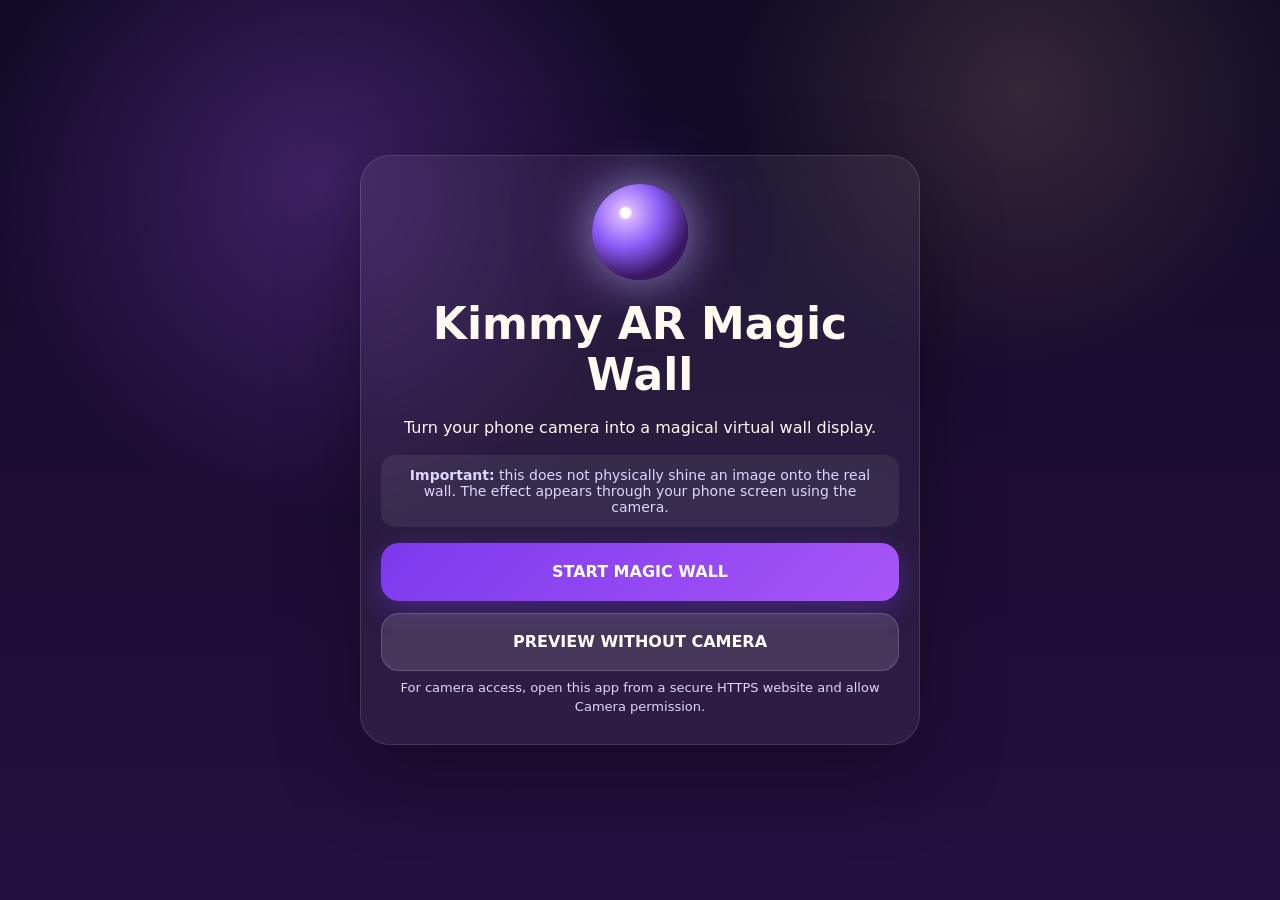
==== magic-wall/index.html @ c965c0bb "Add automatic AR wall anchor control" ====
<!doctype html>
<html lang="en">
<head>
  <meta charset="utf-8" />
  <meta name="viewport" content="width=device-width,initial-scale=1,viewport-fit=cover,user-scalable=no" />
  <meta name="theme-color" content="#24103f" />
  <meta name="apple-mobile-web-app-capable" content="yes" />
  <meta name="mobile-web-app-capable" content="yes" />
  <link rel="manifest" href="manifest.webmanifest" />
  <title>Kimmy AR Magic Wall</title>
  <link rel="stylesheet" href="app.css?v=3" />
</head>
<body>
  <section id="welcome" class="screen">
    <div class="welcome-card">
      <div class="orb"></div>
      <h1>Kimmy AR Magic Wall</h1>
      <p>Turn your phone camera into a magical virtual wall display.</p>
      <div class="note"><strong>Important:</strong> this does not physically shine an image onto the real wall. The effect appears through your phone screen using the camera.</div>
      <div class="stack" style="margin-top:16px">
        <button id="startBtn" class="primary">START MAGIC WALL</button>
        <button id="demoBtn" class="ghost">PREVIEW WITHOUT CAMERA</button>
      </div>
      <p class="hint">For camera access, open this app from a secure HTTPS website and allow Camera permission.</p>
    </div>
  </section>

  <main id="app" class="screen">
    <video id="camera" playsinline autoplay muted></video>
    <div id="shade"></div>

    <div id="status">
      <div id="cameraStatus" class="status-pill">Camera off</div>
      <div id="modeStatus" class="status-pill">Ready</div>
      <div id="topActions">
        <button id="switchCameraBtn" class="iconBtn" aria-label="Switch camera" title="Switch camera">↺</button>
        <button id="fullscreenBtn" class="iconBtn" aria-label="Full screen">⛶</button>
        <button id="menuBtn" class="iconBtn" aria-label="Tools">☰</button>
      </div>
    </div>

    <div id="wall">
      <div id="content"></div>
    </div>

    <section id="panel">
      <div class="panel-title">
        <h2>Wall Tools</h2>
        <button id="closePanel" class="iconBtn">✕</button>
      </div>
      <div class="panel-grid">
        <button id="anchorWallBtn" class="gold">🧱 AUTO ANCHOR WALL</button>
        <button id="rearCameraBtn" class="gold">USE REAR CAMERA</button>
        <button id="lockBtn" class="ghost">LOCK WALL</button>
        <button id="fitBtn" class="ghost">FIT: CONTAIN</button>
        <button id="mirrorBtn" class="ghost">MIRROR CAMERA</button>
        <button id="voiceBtn" class="ghost">VOICE COMMANDS</button>
      </div>
      <p class="hint">AUTO ANCHOR WALL tries real AR wall detection first. If your browser does not support it, the app switches to an assisted anchor. Tap USE REAR CAMERA if the selfie camera opens.</p>
    </section>

    <div id="dock">
      <div class="mode-row">
        <button class="mode" data-mode="photo">📷 Photo</button>
        <button class="mode" data-mode="video">🎬 Video</button>
        <button class="mode" data-mode="butterflies">🦋 Butterflies</button>
        <button class="mode" data-mode="galaxy">✨ Galaxy</button>
        <button class="mode" data-mode="flowers">🌸 Flowers</button>
        <button class="mode" data-mode="affirmation">💜 Affirmation</button>
        <button class="mode" data-mode="memories">🖼️ Memories</button>
        <button class="mode" data-mode="presentation">📑 Slides</button>
        <button class="mode" data-mode="portal">🌀 Portal</button>
      </div>
      <div class="control-grid">
        <button data-move="up">▲ UP</button>
        <button data-scale="up">＋ BIG</button>
        <button data-scale="down">− SMALL</button>
        <button data-move="down">▼ DOWN</button>
        <button data-move="left">◀ LEFT</button>
        <button id="centerBtn">◎ CENTER</button>
        <button id="playBtn">▶ PLAY</button>
        <button data-move="right">RIGHT ▶</button>
      </div>
    </div>

    <div id="toast"></div>
  </main>

<script src="app.js?v=3"></script>
<script src="camera-fix.js?v=3"></script>
<script src="wall-anchor.js?v=3"></script>
</body>
</html>
---- magic-wall/app.css ----
:root{
      --violet:#7c3aed; --lav:#c4b5fd; --navy:#120b27; --navy2:#24103f;
      --gold:#f4d58d; --ivory:#fffaf0; --danger:#ef4444; --glass:rgba(22,12,45,.82);
    }
    *{box-sizing:border-box;-webkit-tap-highlight-color:transparent}
    html,body{margin:0;height:100%;background:var(--navy);font-family:system-ui,-apple-system,Segoe UI,Roboto,sans-serif;color:var(--ivory);overflow:hidden}
    button,input{font:inherit}
    button{border:0;border-radius:18px;min-height:58px;padding:14px 18px;font-weight:800;cursor:pointer}
    button:active{transform:scale(.98)}
    .primary{background:linear-gradient(135deg,var(--violet),#a855f7);color:#fff;box-shadow:0 8px 28px rgba(124,58,237,.35)}
    .secondary{background:#fff;color:#2d174b}
    .ghost{background:rgba(255,255,255,.12);color:#fff;border:1px solid rgba(255,255,255,.16)}
    .gold{background:var(--gold);color:#3b2456}
    .danger{background:#7f1d1d;color:#fff}
    .screen{position:fixed;inset:0}
    #welcome{display:flex;align-items:center;justify-content:center;padding:24px;background:
      radial-gradient(circle at 25% 20%,rgba(168,85,247,.28),transparent 28%),
      radial-gradient(circle at 80% 10%,rgba(244,213,141,.14),transparent 22%),
      linear-gradient(180deg,#120b27,#24103f)}
    .welcome-card{width:min(560px,100%);text-align:center;padding:28px 20px;border:1px solid rgba(255,255,255,.12);
      background:rgba(255,255,255,.06);backdrop-filter:blur(12px);border-radius:30px;box-shadow:0 30px 80px rgba(0,0,0,.35)}
    .orb{width:96px;height:96px;margin:0 auto 18px;border-radius:50%;background:
      radial-gradient(circle at 35% 30%,#fff 0 5%,#d8b4fe 8%,#8b5cf6 38%,#3b1763 70%);
      box-shadow:0 0 45px rgba(196,181,253,.65),0 0 90px rgba(124,58,237,.25);animation:float 3s ease-in-out infinite}
    @keyframes float{50%{transform:translateY(-8px)}}
    h1{font-size:clamp(28px,8vw,44px);margin:0 0 8px}
    p{line-height:1.45}
    .note{font-size:14px;color:#ddd6fe;background:rgba(255,255,255,.07);padding:12px;border-radius:14px}
    .stack{display:grid;gap:12px}
    #app{display:none;background:#000}
    #camera{position:absolute;inset:0;width:100%;height:100%;object-fit:cover;background:#000}
    #camera.mirror{transform:scaleX(-1)}
    #shade{position:absolute;inset:0;background:radial-gradient(circle at center,transparent 45%,rgba(0,0,0,.25));pointer-events:none}
    #wall{position:absolute;left:50%;top:45%;width:78vw;height:45vw;max-height:58vh;transform:translate(-50%,-50%);
      border:2px solid rgba(244,213,141,.85);border-radius:16px;overflow:hidden;background:rgba(16,9,37,.18);
      box-shadow:0 0 0 9999px rgba(0,0,0,.03),0 0 28px rgba(244,213,141,.25);touch-action:none}
    #wall.locked{border-color:rgba(196,181,253,.4)}
    #content{position:absolute;inset:0;overflow:hidden;display:flex;align-items:center;justify-content:center}
    #content img,#content video{width:100%;height:100%;object-fit:contain;background:#050505}
    .fit-cover #content img,.fit-cover #content video{object-fit:cover}
    #status{position:absolute;top:max(12px,env(safe-area-inset-top));left:12px;right:12px;display:flex;gap:8px;align-items:center;
      pointer-events:none;z-index:20}
    .status-pill{background:rgba(0,0,0,.62);backdrop-filter:blur(10px);padding:10px 12px;border-radius:999px;font-size:13px;font-weight:800}
    #topActions{margin-left:auto;display:flex;gap:8px;pointer-events:auto}
    .iconBtn{min-height:44px;min-width:48px;border-radius:14px;padding:8px;background:rgba(0,0,0,.62);color:white}
    #dock{position:absolute;left:0;right:0;bottom:0;z-index:30;background:linear-gradient(180deg,transparent 0,rgba(7,3,17,.82) 18%,rgba(7,3,17,.96) 100%);
      padding:30px 12px max(14px,env(safe-area-inset-bottom));}
    .mode-row{display:flex;gap:10px;overflow-x:auto;padding-bottom:10px;scrollbar-width:none}
    .mode-row::-webkit-scrollbar{display:none}
    .mode{min-width:118px;min-height:54px;background:rgba(255,255,255,.12);color:#fff;border:1px solid rgba(255,255,255,.16)}
    .mode.active{background:var(--gold);color:#2d174b}
    .control-grid{display:grid;grid-template-columns:repeat(4,1fr);gap:8px}
    .control-grid button{min-height:52px;padding:8px;font-size:13px;background:rgba(255,255,255,.12);color:white}
    #panel{position:absolute;inset:auto 10px max(152px,calc(env(safe-area-inset-bottom) + 140px)) 10px;z-index:35;background:var(--glass);
      border:1px solid rgba(255,255,255,.13);backdrop-filter:blur(16px);border-radius:24px;padding:14px;display:none;max-height:48vh;overflow:auto}
    #panel.show{display:block}
    .panel-title{display:flex;justify-content:space-between;align-items:center;gap:12px;margin-bottom:10px}
    .panel-title h2{margin:0;font-size:20px}
    .panel-grid{display:grid;grid-template-columns:1fr 1fr;gap:10px}
    label.filebtn{display:flex;align-items:center;justify-content:center;min-height:58px;border-radius:18px;background:#fff;color:#2d174b;font-weight:800;padding:12px;text-align:center}
    input[type=file]{display:none}
    textarea{width:100%;min-height:95px;border-radius:14px;border:0;padding:12px;font:inherit;resize:vertical}
    .affirmation{font-size:clamp(24px,7vw,56px);line-height:1.15;text-align:center;padding:8%;font-weight:900;color:#fffaf0;text-shadow:0 4px 20px rgba(0,0,0,.75)}
    .galaxy{position:absolute;inset:0;background:
      radial-gradient(circle at 70% 25%,rgba(196,181,253,.5),transparent 18%),
      radial-gradient(circle at 30% 60%,rgba(124,58,237,.45),transparent 22%),
      linear-gradient(135deg,#05020f,#16082f,#04010b);overflow:hidden}
    .star{position:absolute;width:3px;height:3px;border-radius:50%;background:white;animation:twinkle 2s ease-in-out infinite}
    @keyframes twinkle{50%{opacity:.25;transform:scale(.5)}}
    .particle{position:absolute;font-size:28px;animation:fly 7s linear infinite;filter:drop-shadow(0 0 8px rgba(255,255,255,.35))}
    @keyframes fly{from{transform:translate(-15vw,85vh) rotate(0)}to{transform:translate(100vw,-30vh) rotate(360deg)}}
    .portal{position:absolute;inset:0;background:radial-gradient(ellipse at center,#fde68a 0 3%,#a855f7 14%,#3b0764 32%,#0b0417 55%,#020106 74%);
      animation:pulse 3s ease-in-out infinite}
    .portal:after{content:"";position:absolute;inset:12%;border-radius:50%;border:5px solid rgba(244,213,141,.7);box-shadow:0 0 35px #f4d58d, inset 0 0 45px #7c3aed}
    @keyframes pulse{50%{filter:brightness(1.3) saturate(1.2)}}
    .memory-grid{position:absolute;inset:0;display:grid;grid-template-columns:1fr 1fr;gap:6px;padding:6px;background:#110822}
    .memory-grid img{width:100%;height:100%;object-fit:cover;border-radius:8px}
    #toast{position:absolute;left:50%;bottom:180px;transform:translateX(-50%);z-index:50;background:#fff;color:#24103f;padding:12px 16px;border-radius:999px;font-weight:800;
      opacity:0;pointer-events:none;transition:.25s;max-width:90%;text-align:center}
    #toast.show{opacity:1}
    .hint{font-size:13px;color:#ddd6fe;margin:8px 0 0}
    @media (orientation:landscape){
      #wall{width:62vw;height:35vw}
      #dock{padding-top:18px}
      .mode-row{max-width:72vw;margin:auto}
      .control-grid{max-width:72vw;margin:auto}
      #panel{left:12%;right:12%;bottom:138px}
    }
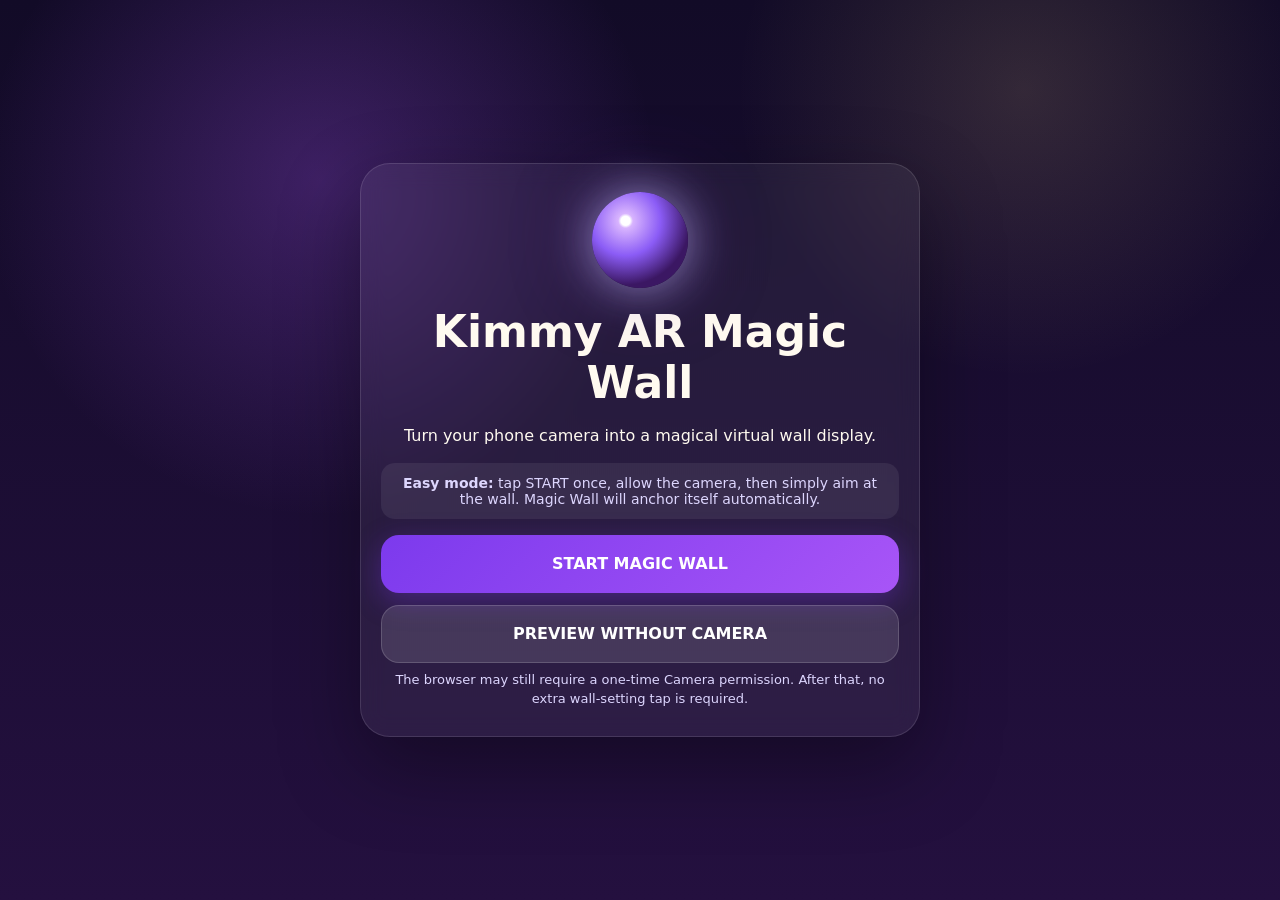
==== commit 25b73545: "Enable one-tap automatic wall mode" ====
--- a/magic-wall/index.html
+++ b/magic-wall/index.html
@@ -8,7 +8,7 @@
   <meta name="mobile-web-app-capable" content="yes" />
   <link rel="manifest" href="manifest.webmanifest" />
   <title>Kimmy AR Magic Wall</title>
-  <link rel="stylesheet" href="app.css?v=3" />
+  <link rel="stylesheet" href="app.css?v=4" />
 </head>
 <body>
   <section id="welcome" class="screen">
@@ -16,12 +16,12 @@
       <div class="orb"></div>
       <h1>Kimmy AR Magic Wall</h1>
       <p>Turn your phone camera into a magical virtual wall display.</p>
-      <div class="note"><strong>Important:</strong> this does not physically shine an image onto the real wall. The effect appears through your phone screen using the camera.</div>
+      <div class="note"><strong>Easy mode:</strong> tap START once, allow the camera, then simply aim at the wall. Magic Wall will anchor itself automatically.</div>
       <div class="stack" style="margin-top:16px">
         <button id="startBtn" class="primary">START MAGIC WALL</button>
         <button id="demoBtn" class="ghost">PREVIEW WITHOUT CAMERA</button>
       </div>
-      <p class="hint">For camera access, open this app from a secure HTTPS website and allow Camera permission.</p>
+      <p class="hint">The browser may still require a one-time Camera permission. After that, no extra wall-setting tap is required.</p>
     </div>
   </section>
 
@@ -49,14 +49,14 @@
         <button id="closePanel" class="iconBtn">✕</button>
       </div>
       <div class="panel-grid">
-        <button id="anchorWallBtn" class="gold">🧱 AUTO ANCHOR WALL</button>
+        <button id="anchorWallBtn" class="gold">🧱 RE-ANCHOR WALL</button>
         <button id="rearCameraBtn" class="gold">USE REAR CAMERA</button>
         <button id="lockBtn" class="ghost">LOCK WALL</button>
         <button id="fitBtn" class="ghost">FIT: CONTAIN</button>
         <button id="mirrorBtn" class="ghost">MIRROR CAMERA</button>
         <button id="voiceBtn" class="ghost">VOICE COMMANDS</button>
       </div>
-      <p class="hint">AUTO ANCHOR WALL tries real AR wall detection first. If your browser does not support it, the app switches to an assisted anchor. Tap USE REAR CAMERA if the selfie camera opens.</p>
+      <p class="hint">Automatic wall mode starts after START MAGIC WALL. Use RE-ANCHOR WALL only if you want to move the projection to a different wall.</p>
     </section>
 
     <div id="dock">
@@ -86,8 +86,8 @@
     <div id="toast"></div>
   </main>
 
-<script src="app.js?v=3"></script>
-<script src="camera-fix.js?v=3"></script>
-<script src="wall-anchor.js?v=3"></script>
+<script src="app.js?v=4"></script>
+<script src="camera-fix.js?v=4"></script>
+<script src="wall-anchor.js?v=4"></script>
 </body>
 </html>
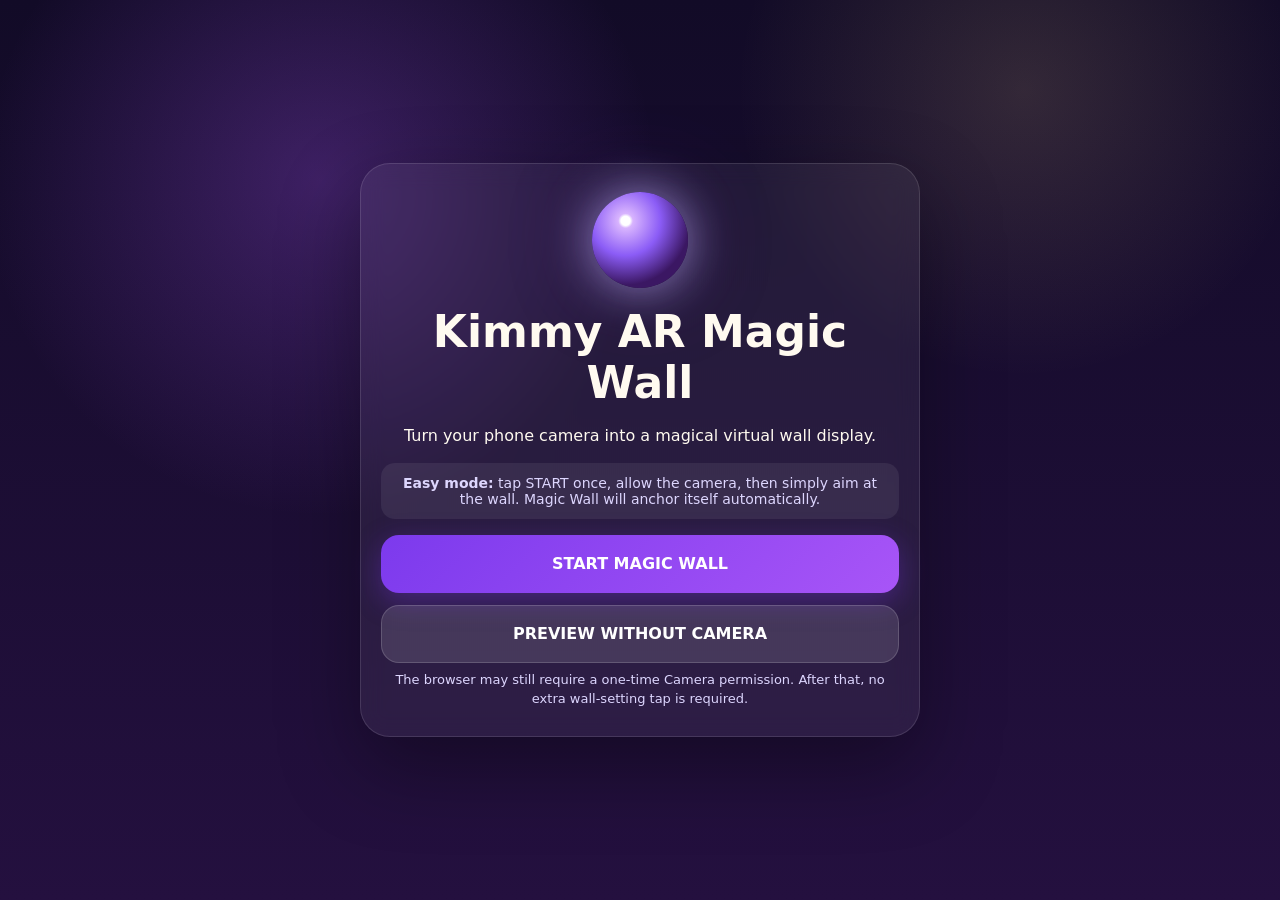
==== commit 43710839: "Load borderless Magic Wall style" ====
--- a/magic-wall/index.html
+++ b/magic-wall/index.html
@@ -9,6 +9,7 @@
   <link rel="manifest" href="manifest.webmanifest" />
   <title>Kimmy AR Magic Wall</title>
   <link rel="stylesheet" href="app.css?v=4" />
+  <link rel="stylesheet" href="no-gold-frame.css?v=1" />
 </head>
 <body>
   <section id="welcome" class="screen">
--- a/magic-wall/no-gold-frame.css
+++ b/magic-wall/no-gold-frame.css
@@ -0,0 +1,5 @@
+#wall,
+#wall.locked {
+  border: none !important;
+  box-shadow: none !important;
+}
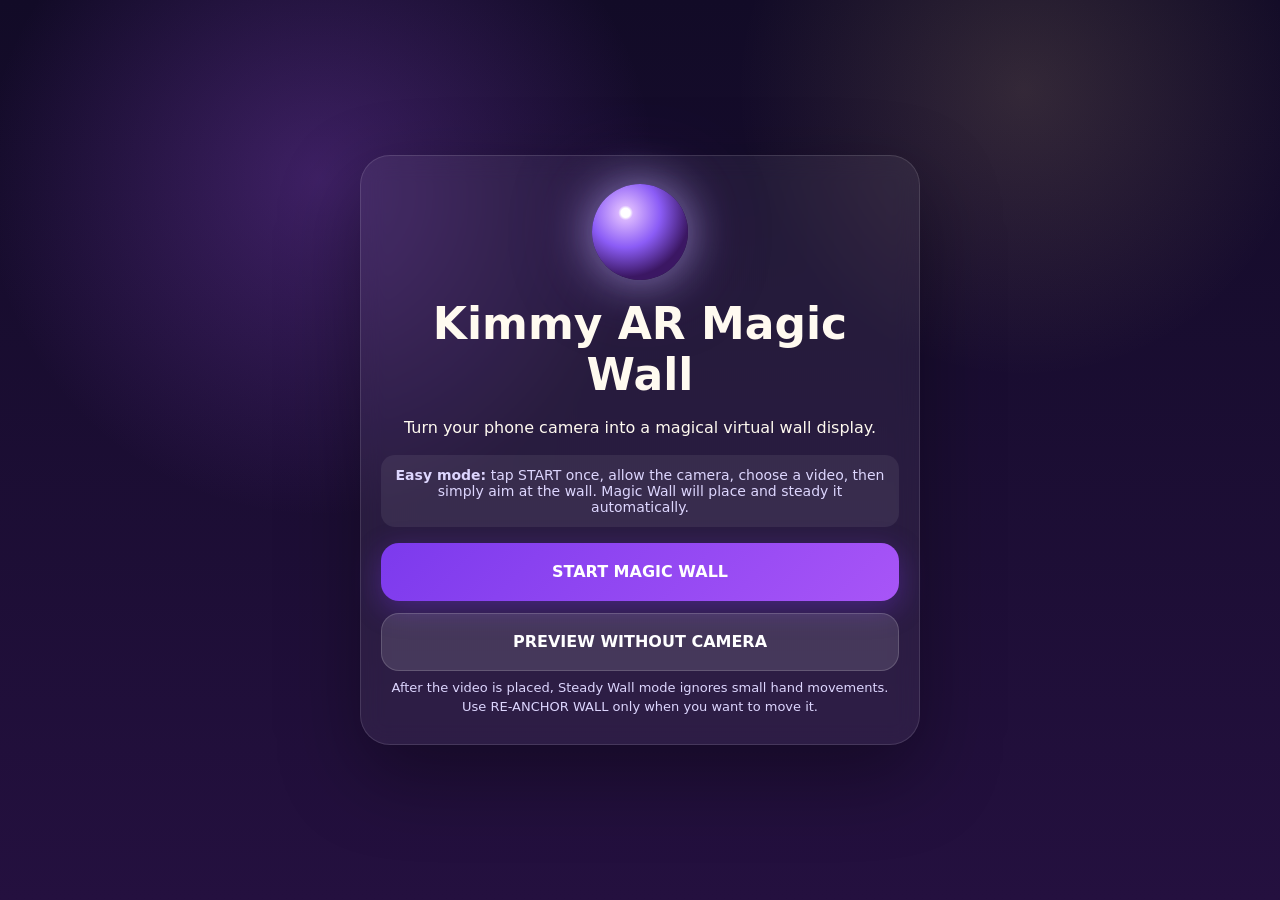
==== commit 940136d9: "Enable steady wall mode and refresh app version" ====
--- a/magic-wall/index.html
+++ b/magic-wall/index.html
@@ -8,8 +8,27 @@
   <meta name="mobile-web-app-capable" content="yes" />
   <link rel="manifest" href="manifest.webmanifest" />
   <title>Kimmy AR Magic Wall</title>
-  <link rel="stylesheet" href="app.css?v=4" />
-  <link rel="stylesheet" href="no-gold-frame.css?v=1" />
+  <link rel="stylesheet" href="app.css?v=7" />
+  <style>
+    #wall,
+    #wall.locked,
+    #content,
+    #content img,
+    #content video {
+      border: 0 !important;
+      outline: 0 !important;
+      box-shadow: none !important;
+      border-radius: 0 !important;
+    }
+    #wall { background: transparent !important; }
+    #wall::before,
+    #wall::after,
+    #content::before,
+    #content::after {
+      content: none !important;
+      display: none !important;
+    }
+  </style>
 </head>
 <body>
   <section id="welcome" class="screen">
@@ -17,12 +36,12 @@
       <div class="orb"></div>
       <h1>Kimmy AR Magic Wall</h1>
       <p>Turn your phone camera into a magical virtual wall display.</p>
-      <div class="note"><strong>Easy mode:</strong> tap START once, allow the camera, then simply aim at the wall. Magic Wall will anchor itself automatically.</div>
+      <div class="note"><strong>Easy mode:</strong> tap START once, allow the camera, choose a video, then simply aim at the wall. Magic Wall will place and steady it automatically.</div>
       <div class="stack" style="margin-top:16px">
         <button id="startBtn" class="primary">START MAGIC WALL</button>
         <button id="demoBtn" class="ghost">PREVIEW WITHOUT CAMERA</button>
       </div>
-      <p class="hint">The browser may still require a one-time Camera permission. After that, no extra wall-setting tap is required.</p>
+      <p class="hint">After the video is placed, Steady Wall mode ignores small hand movements. Use RE-ANCHOR WALL only when you want to move it.</p>
     </div>
   </section>
 
@@ -57,7 +76,7 @@
         <button id="mirrorBtn" class="ghost">MIRROR CAMERA</button>
         <button id="voiceBtn" class="ghost">VOICE COMMANDS</button>
       </div>
-      <p class="hint">Automatic wall mode starts after START MAGIC WALL. Use RE-ANCHOR WALL only if you want to move the projection to a different wall.</p>
+      <p class="hint">Steady Wall locks the selected video after automatic placement so small hand movements do not make it drift.</p>
     </section>
 
     <div id="dock">
@@ -87,8 +106,9 @@
     <div id="toast"></div>
   </main>
 
-<script src="app.js?v=4"></script>
-<script src="camera-fix.js?v=4"></script>
-<script src="wall-anchor.js?v=4"></script>
+<script src="app.js?v=7"></script>
+<script src="camera-fix.js?v=7"></script>
+<script src="wall-anchor.js?v=7"></script>
+<script src="steady-wall.js?v=7"></script>
 </body>
 </html>
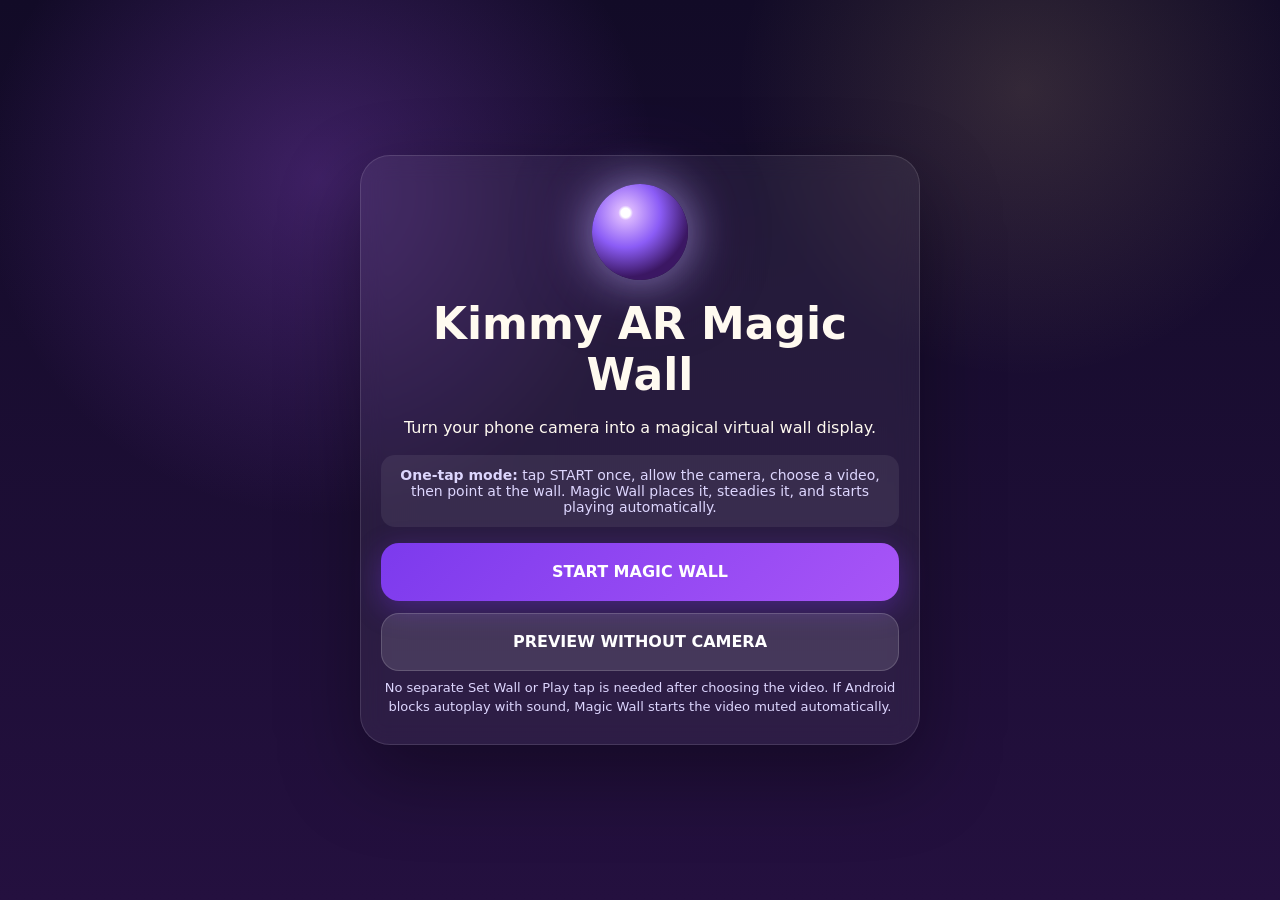
==== commit 0ffb47ec: "Enable one-tap automatic video projection mode" ====
--- a/magic-wall/index.html
+++ b/magic-wall/index.html
@@ -8,7 +8,7 @@
   <meta name="mobile-web-app-capable" content="yes" />
   <link rel="manifest" href="manifest.webmanifest" />
   <title>Kimmy AR Magic Wall</title>
-  <link rel="stylesheet" href="app.css?v=7" />
+  <link rel="stylesheet" href="app.css?v=8" />
   <style>
     #wall,
     #wall.locked,
@@ -36,12 +36,12 @@
       <div class="orb"></div>
       <h1>Kimmy AR Magic Wall</h1>
       <p>Turn your phone camera into a magical virtual wall display.</p>
-      <div class="note"><strong>Easy mode:</strong> tap START once, allow the camera, choose a video, then simply aim at the wall. Magic Wall will place and steady it automatically.</div>
+      <div class="note"><strong>One-tap mode:</strong> tap START once, allow the camera, choose a video, then point at the wall. Magic Wall places it, steadies it, and starts playing automatically.</div>
       <div class="stack" style="margin-top:16px">
         <button id="startBtn" class="primary">START MAGIC WALL</button>
         <button id="demoBtn" class="ghost">PREVIEW WITHOUT CAMERA</button>
       </div>
-      <p class="hint">After the video is placed, Steady Wall mode ignores small hand movements. Use RE-ANCHOR WALL only when you want to move it.</p>
+      <p class="hint">No separate Set Wall or Play tap is needed after choosing the video. If Android blocks autoplay with sound, Magic Wall starts the video muted automatically.</p>
     </div>
   </section>
 
@@ -76,7 +76,7 @@
         <button id="mirrorBtn" class="ghost">MIRROR CAMERA</button>
         <button id="voiceBtn" class="ghost">VOICE COMMANDS</button>
       </div>
-      <p class="hint">Steady Wall locks the selected video after automatic placement so small hand movements do not make it drift.</p>
+      <p class="hint">Automatic projection begins after you choose a video and aim at the wall. Use RE-ANCHOR WALL only when you intentionally want to move it.</p>
     </section>
 
     <div id="dock">
@@ -106,9 +106,9 @@
     <div id="toast"></div>
   </main>
 
-<script src="app.js?v=7"></script>
-<script src="camera-fix.js?v=7"></script>
-<script src="wall-anchor.js?v=7"></script>
-<script src="steady-wall.js?v=7"></script>
+<script src="app.js?v=8"></script>
+<script src="camera-fix.js?v=8"></script>
+<script src="wall-anchor.js?v=8"></script>
+<script src="steady-wall.js?v=8"></script>
 </body>
 </html>
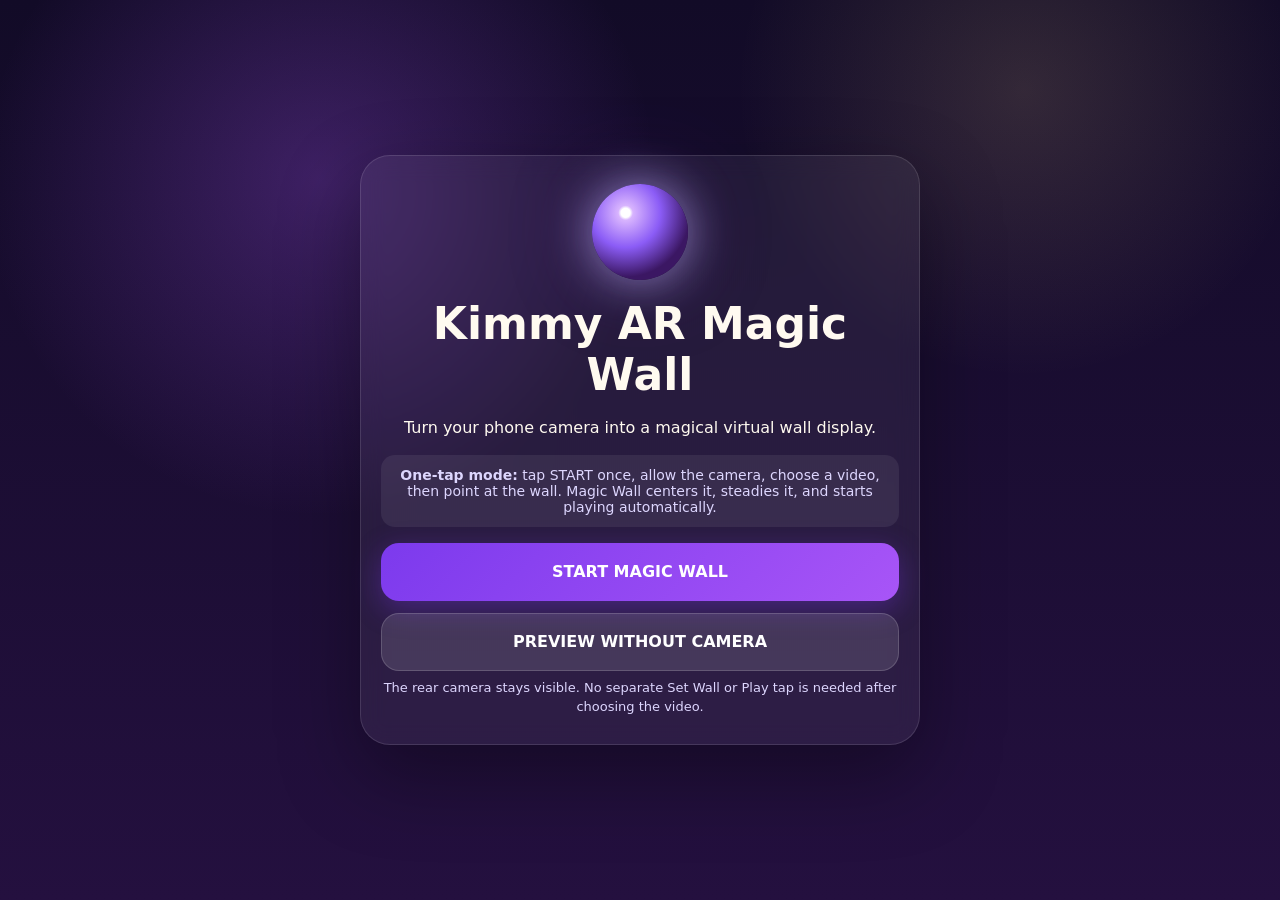
==== commit 5ffd5b91: "Force fresh Magic Wall v9 camera and centering fix" ====
--- a/magic-wall/index.html
+++ b/magic-wall/index.html
@@ -8,7 +8,7 @@
   <meta name="mobile-web-app-capable" content="yes" />
   <link rel="manifest" href="manifest.webmanifest" />
   <title>Kimmy AR Magic Wall</title>
-  <link rel="stylesheet" href="app.css?v=8" />
+  <link rel="stylesheet" href="app.css?v=9" />
   <style>
     #wall,
     #wall.locked,
@@ -36,12 +36,12 @@
       <div class="orb"></div>
       <h1>Kimmy AR Magic Wall</h1>
       <p>Turn your phone camera into a magical virtual wall display.</p>
-      <div class="note"><strong>One-tap mode:</strong> tap START once, allow the camera, choose a video, then point at the wall. Magic Wall places it, steadies it, and starts playing automatically.</div>
+      <div class="note"><strong>One-tap mode:</strong> tap START once, allow the camera, choose a video, then point at the wall. Magic Wall centers it, steadies it, and starts playing automatically.</div>
       <div class="stack" style="margin-top:16px">
         <button id="startBtn" class="primary">START MAGIC WALL</button>
         <button id="demoBtn" class="ghost">PREVIEW WITHOUT CAMERA</button>
       </div>
-      <p class="hint">No separate Set Wall or Play tap is needed after choosing the video. If Android blocks autoplay with sound, Magic Wall starts the video muted automatically.</p>
+      <p class="hint">The rear camera stays visible. No separate Set Wall or Play tap is needed after choosing the video.</p>
     </div>
   </section>
 
@@ -76,7 +76,7 @@
         <button id="mirrorBtn" class="ghost">MIRROR CAMERA</button>
         <button id="voiceBtn" class="ghost">VOICE COMMANDS</button>
       </div>
-      <p class="hint">Automatic projection begins after you choose a video and aim at the wall. Use RE-ANCHOR WALL only when you intentionally want to move it.</p>
+      <p class="hint">Choose a video, point at the wall, and hold for 3 seconds. Magic Wall centers and fixes it automatically.</p>
     </section>
 
     <div id="dock">
@@ -106,9 +106,9 @@
     <div id="toast"></div>
   </main>
 
-<script src="app.js?v=8"></script>
-<script src="camera-fix.js?v=8"></script>
-<script src="wall-anchor.js?v=8"></script>
-<script src="steady-wall.js?v=8"></script>
+<script src="app.js?v=9"></script>
+<script src="camera-fix.js?v=9"></script>
+<script src="wall-anchor.js?v=9"></script>
+<script src="steady-wall.js?v=9"></script>
 </body>
 </html>
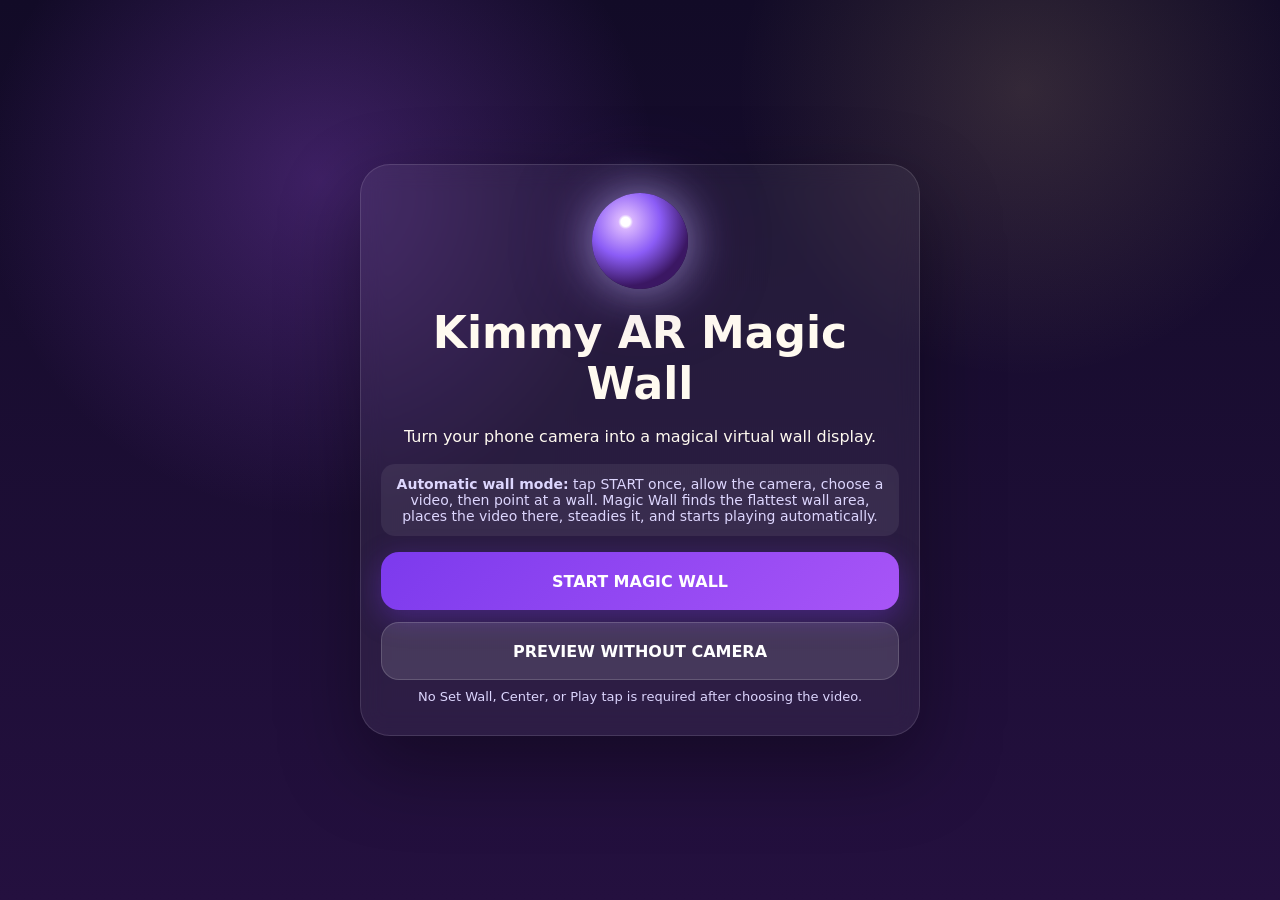
==== commit fd0a71fc: "Use automatic camera wall finder for projection placement" ====
--- a/magic-wall/index.html
+++ b/magic-wall/index.html
@@ -8,7 +8,7 @@
   <meta name="mobile-web-app-capable" content="yes" />
   <link rel="manifest" href="manifest.webmanifest" />
   <title>Kimmy AR Magic Wall</title>
-  <link rel="stylesheet" href="app.css?v=9" />
+  <link rel="stylesheet" href="app.css?v=10" />
   <style>
     #wall,
     #wall.locked,
@@ -36,12 +36,12 @@
       <div class="orb"></div>
       <h1>Kimmy AR Magic Wall</h1>
       <p>Turn your phone camera into a magical virtual wall display.</p>
-      <div class="note"><strong>One-tap mode:</strong> tap START once, allow the camera, choose a video, then point at the wall. Magic Wall centers it, steadies it, and starts playing automatically.</div>
+      <div class="note"><strong>Automatic wall mode:</strong> tap START once, allow the camera, choose a video, then point at a wall. Magic Wall finds the flattest wall area, places the video there, steadies it, and starts playing automatically.</div>
       <div class="stack" style="margin-top:16px">
         <button id="startBtn" class="primary">START MAGIC WALL</button>
         <button id="demoBtn" class="ghost">PREVIEW WITHOUT CAMERA</button>
       </div>
-      <p class="hint">The rear camera stays visible. No separate Set Wall or Play tap is needed after choosing the video.</p>
+      <p class="hint">No Set Wall, Center, or Play tap is required after choosing the video.</p>
     </div>
   </section>
 
@@ -69,14 +69,14 @@
         <button id="closePanel" class="iconBtn">✕</button>
       </div>
       <div class="panel-grid">
-        <button id="anchorWallBtn" class="gold">🧱 RE-ANCHOR WALL</button>
+        <button id="anchorWallBtn" class="gold">🧱 FIND WALL AGAIN</button>
         <button id="rearCameraBtn" class="gold">USE REAR CAMERA</button>
         <button id="lockBtn" class="ghost">LOCK WALL</button>
         <button id="fitBtn" class="ghost">FIT: CONTAIN</button>
         <button id="mirrorBtn" class="ghost">MIRROR CAMERA</button>
         <button id="voiceBtn" class="ghost">VOICE COMMANDS</button>
       </div>
-      <p class="hint">Choose a video, point at the wall, and hold for 3 seconds. Magic Wall centers and fixes it automatically.</p>
+      <p class="hint">After choosing a video, just point the rear camera at the wall and hold it generally toward the wall for a moment. The app chooses the wall area automatically.</p>
     </section>
 
     <div id="dock">
@@ -106,9 +106,9 @@
     <div id="toast"></div>
   </main>
 
-<script src="app.js?v=9"></script>
-<script src="camera-fix.js?v=9"></script>
-<script src="wall-anchor.js?v=9"></script>
-<script src="steady-wall.js?v=9"></script>
+<script src="app.js?v=10"></script>
+<script src="camera-fix.js?v=10"></script>
+<script src="auto-wall-finder.js?v=10"></script>
+<script src="steady-wall.js?v=10"></script>
 </body>
 </html>
